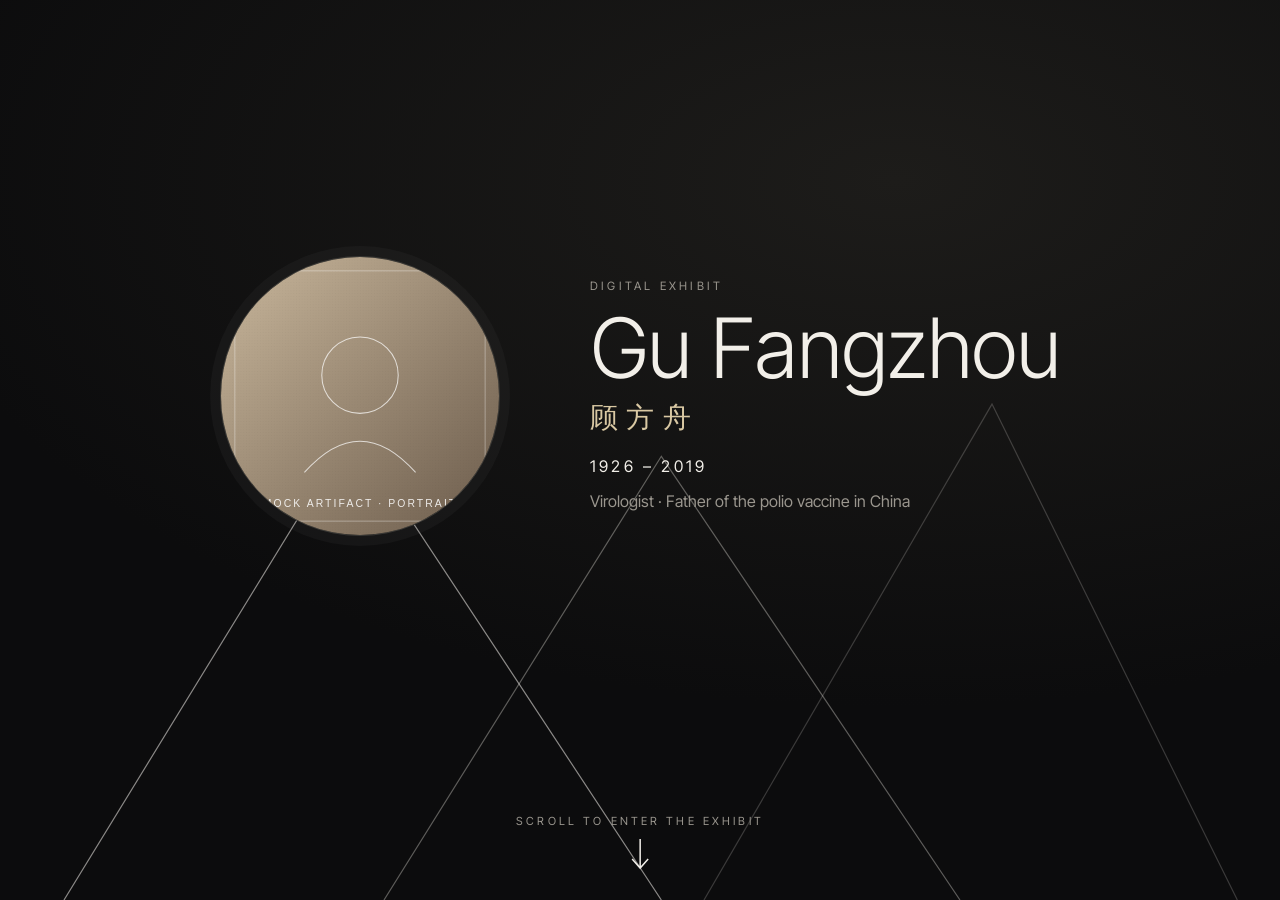
==== index.html @ ec83fff1 "Initial exhibit: title page, scrolljacked timeline, editor Co-Authored-By: Claude Sonnet 5.5 <norepl" ====
<!doctype html>
<html lang="en">
<head>
<meta charset="utf-8">
<meta name="viewport" content="width=device-width,initial-scale=1">
<title>Gu Fangzhou — A Digital Exhibit</title>
<meta name="description" content="A digital exhibit on Gu Fangzhou, the virologist known as the father of the polio vaccine in China.">
<link rel="preconnect" href="https://fonts.googleapis.com"><link rel="preconnect" href="https://fonts.gstatic.com" crossorigin>
<link href="https://fonts.googleapis.com/css2?family=Inter+Tight:wght@300;400;500&display=swap" rel="stylesheet">
<link rel="stylesheet" href="css/style.css">
</head>
<body>
<main class="title-page" id="title">
  <svg class="mountains" viewBox="0 0 1200 400" preserveAspectRatio="none" aria-hidden="true">
    <path d="M60 400 L330 40 L620 400"/>
    <path d="M360 400 L620 60 L900 400"/>
    <path d="M660 400 L930 20 L1160 400"/>
  </svg>
  <section class="hero">
    <img class="portrait" id="portrait" alt="Portrait of Gu Fangzhou">
    <div class="name-block">
      <p class="eyebrow">Digital Exhibit</p>
      <h1 id="name"></h1>
      <p class="name-zh" id="nameZh"></p>
      <p class="dates" id="dates"></p>
      <p class="tagline" id="tagline"></p>
    </div>
  </section>
  <button class="scroll-cue" id="cue" aria-label="Enter the exhibit">
    <span id="hint"></span>
    <svg width="22" height="34" viewBox="0 0 22 34" fill="none" stroke="currentColor" stroke-width="1.5"><path d="M11 2v28M3 22l8 9 8-9"/></svg>
  </button>
</main>
<script src="js/content.js"></script>
<script src="js/data.js"></script>
<script>
(function(){
  var s = DATA.site;
  document.getElementById('name').textContent = s.name;
  document.getElementById('nameZh').textContent = s.nameZh || '';
  document.getElementById('dates').textContent = s.dates;
  document.getElementById('tagline').textContent = s.tagline;
  document.getElementById('hint').textContent = s.scrollHint;
  var p = document.getElementById('portrait'); p.src = s.portrait;
  if(!s.nameZh) document.getElementById('nameZh').hidden = true;

  var going = false, acc = 0, touchY = null;
  function enter(){
    if(going) return; going = true;
    document.body.classList.add('leaving');
    setTimeout(function(){ location.href = 'timeline.html' + draftSuffix; }, 450);
  }
  window.addEventListener('wheel', function(e){ acc += e.deltaY; if(acc > 30) enter(); if(acc < -200) acc = 0; }, {passive:true});
  window.addEventListener('touchstart', function(e){ touchY = e.touches[0].clientY; }, {passive:true});
  window.addEventListener('touchmove', function(e){ if(touchY !== null && touchY - e.touches[0].clientY > 30) enter(); }, {passive:true});
  window.addEventListener('keydown', function(e){ if(['ArrowDown','PageDown',' ','Enter','ArrowRight'].indexOf(e.key) > -1){ e.preventDefault(); enter(); } });
  document.getElementById('cue').addEventListener('click', enter);
  window.addEventListener('pageshow', function(){ going = false; acc = 0; document.body.classList.remove('leaving'); });
})();
</script>
</body>
</html>
---- css/style.css ----
:root{
  --bg:#0c0c0d; --ink:#f2efe9; --muted:#9a968e; --line:#3a3936; --accent:#d9c8a3;
  --sans:"Inter Tight","Helvetica Neue",Helvetica,Arial,sans-serif;
}
*{box-sizing:border-box;margin:0;padding:0}
html,body{height:100%;background:var(--bg);color:var(--ink);font-family:var(--sans);overflow:hidden}
a{color:inherit}
.fade{transition:opacity .6s ease}
body.leaving{opacity:0;transition:opacity .5s ease}
.eyebrow{font-size:.72rem;letter-spacing:.28em;text-transform:uppercase;color:var(--muted)}
.skip{position:absolute;left:-999px}

/* ---------- Title page ---------- */
.title-page{position:relative;height:100vh;width:100%;overflow:hidden;
  background:radial-gradient(120% 90% at 70% 20%,#1d1c1a 0%,#0c0c0d 65%)}
.mountains{position:absolute;left:0;right:0;bottom:0;width:100%;height:58vh}
.mountains path{fill:none;stroke:var(--ink);stroke-opacity:.55;stroke-width:1.2;vector-effect:non-scaling-stroke}
.mountains path:nth-child(2){stroke-opacity:.35}.mountains path:nth-child(3){stroke-opacity:.2}
.hero{position:absolute;inset:0;display:flex;align-items:center;justify-content:center;gap:clamp(2rem,7vw,7rem);padding:0 6vw 12vh;flex-wrap:wrap}
.portrait{width:clamp(150px,22vw,280px);aspect-ratio:1;border-radius:50%;object-fit:cover;border:1px solid var(--line);background:#1a1a19;
  box-shadow:0 0 0 10px rgba(255,255,255,.03)}
.name-block{max-width:30rem}
.name-block h1{font-weight:300;font-size:clamp(2.6rem,6.5vw,5.6rem);line-height:1;letter-spacing:-.02em;margin:.8rem 0 .6rem}
.name-zh{font-size:clamp(1.2rem,2.2vw,1.8rem);font-weight:300;color:var(--accent);letter-spacing:.3em;margin-bottom:1.2rem}
.dates{font-size:1rem;letter-spacing:.2em;color:var(--ink)}
.tagline{margin-top:.8rem;color:var(--muted);font-size:1rem;line-height:1.5}
.scroll-cue{position:absolute;left:50%;bottom:3.2vh;transform:translateX(-50%);display:flex;flex-direction:column;align-items:center;gap:.6rem;
  background:none;border:0;color:var(--ink);cursor:pointer;font-family:inherit;z-index:2}
.scroll-cue span{font-size:.7rem;letter-spacing:.28em;text-transform:uppercase;color:var(--muted)}
.scroll-cue svg{animation:bob 1.8s ease-in-out infinite}
@keyframes bob{0%,100%{transform:translateY(0)}50%{transform:translateY(8px)}}

/* ---------- Timeline page ---------- */
.stage{position:fixed;inset:0;background:radial-gradient(110% 80% at 30% 40%,#1b1a18 0%,#0c0c0d 70%)}
.topbar{position:fixed;top:0;left:0;right:0;z-index:20;display:flex;justify-content:space-between;align-items:center;padding:1.4rem 2.4rem}
.topbar a{text-decoration:none}
.topbar .eyebrow:hover{color:var(--ink)}
.axis{position:absolute;left:0;right:0;top:58%;height:1px;background:var(--line)}
.track{position:absolute;top:58%;left:0;height:0;will-change:transform}
.ready .track{transition:transform .9s cubic-bezier(.65,0,.25,1)}
.card{position:absolute;top:0;width:var(--s);height:var(--s);margin-left:calc(var(--s)/-2);margin-top:calc(var(--s)/-2);
  transform:scale(1);
  filter:brightness(.38) saturate(.7);cursor:pointer;border:0;background:#1a1a19;padding:0;overflow:hidden}
.ready .card{transition:transform .9s cubic-bezier(.65,0,.25,1),filter .9s ease}
.card img{width:100%;height:100%;object-fit:cover;display:block;pointer-events:none}
.card:hover{filter:brightness(.6) saturate(.8)}
.card.active{transform:scale(var(--big));filter:none;cursor:default;box-shadow:0 20px 60px rgba(0,0,0,.6);z-index:5}
.tick{position:absolute;top:calc(var(--s)/2 + 14px);transform:translateX(-50%);font-size:.78rem;letter-spacing:.2em;color:var(--muted);white-space:nowrap;transition:color .6s,opacity .6s}
.tick.active{opacity:0}
.info{position:fixed;z-index:10;left:calc(var(--cx) + var(--s)*var(--big)/2 + 4vw);right:6vw;top:50%;transform:translateY(-62%);pointer-events:none}
.info .inner{transition:opacity .45s ease,transform .45s ease}
.info.swap .inner{opacity:0;transform:translateY(10px)}
.info .year{font-size:.8rem;letter-spacing:.3em;color:var(--accent)}
.info h2{font-weight:300;font-size:clamp(1.8rem,3.6vw,3.2rem);line-height:1.1;letter-spacing:-.01em;margin:.7rem 0 1.1rem}
.info p.body{font-size:clamp(.95rem,1.25vw,1.12rem);line-height:1.65;color:#dcd8d0;max-width:34rem}
.info .cap{margin-top:1.4rem;font-size:.8rem;color:var(--muted);max-width:34rem}
.info .src{margin-top:.4rem;font-size:.72rem;letter-spacing:.08em;color:var(--muted);opacity:.8}
.hud{position:fixed;left:0;right:0;bottom:0;z-index:20;display:flex;align-items:center;gap:1.4rem;padding:1.2rem 2.4rem}
.hud .count{font-size:.78rem;letter-spacing:.2em;color:var(--muted);min-width:4.5rem}
.bar{flex:1;height:1px;background:var(--line);position:relative}
.bar i{position:absolute;left:0;top:-1px;height:3px;background:var(--accent);width:0;transition:width .9s cubic-bezier(.65,0,.25,1)}
.nav button{background:none;border:1px solid var(--line);color:var(--ink);width:2.4rem;height:2.4rem;border-radius:50%;cursor:pointer;font-size:1rem;margin-left:.4rem}
.nav button:hover{border-color:var(--ink)}
.nav button:disabled{opacity:.3;cursor:default}
.heading{position:fixed;left:2.4rem;top:4.4rem;z-index:10;font-weight:300;font-size:.95rem;color:var(--muted);letter-spacing:.04em}
@media (max-width:760px){
  .info{left:6vw;right:6vw;top:auto;bottom:6.5rem;transform:none;background:linear-gradient(0deg,rgba(12,12,13,.92) 70%,transparent);padding-top:1.2rem}
  .info .body{display:-webkit-box;-webkit-line-clamp:5;-webkit-box-orient:vertical;overflow:hidden}
  .axis,.track{top:30%}
  .topbar,.hud{padding-left:1.2rem;padding-right:1.2rem}.heading{left:1.2rem}
}
@media (prefers-reduced-motion:reduce){
  .track,.card,.bar i,.info .inner,.scroll-cue svg{transition:none!important;animation:none!important}
}
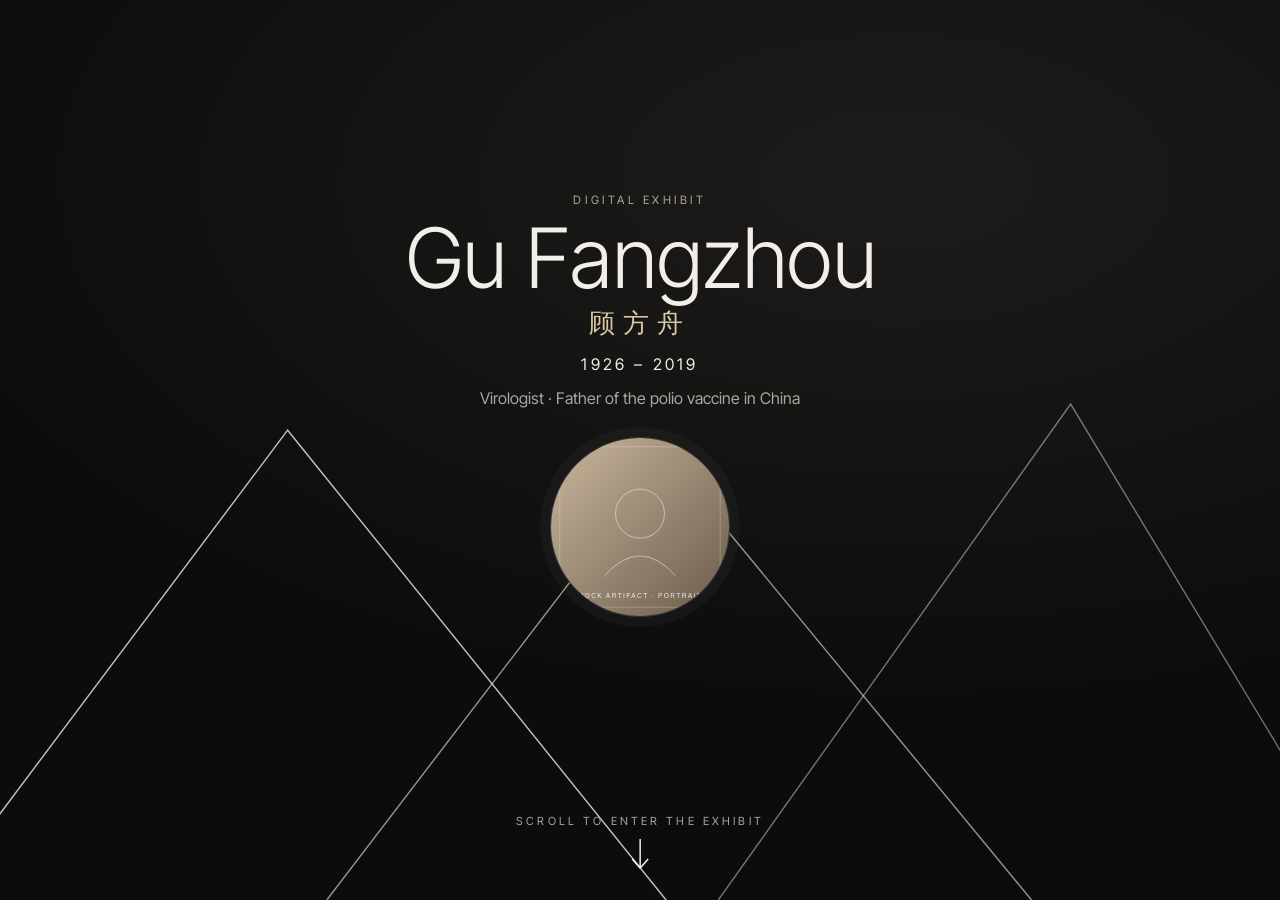
==== commit 246c140f: "Round 1 fixes: dark spotlight screen, neutral copy and draft tags, editor safety, title layout, a11y" ====
--- a/index.html
+++ b/index.html
@@ -11,7 +11,7 @@
 </head>
 <body>
 <main class="title-page" id="title">
-  <svg class="mountains" viewBox="0 0 1200 400" preserveAspectRatio="none" aria-hidden="true">
+  <svg class="mountains" viewBox="0 0 1200 400" preserveAspectRatio="xMidYMax slice" aria-hidden="true">
     <path d="M60 400 L330 40 L620 400"/>
     <path d="M360 400 L620 60 L900 400"/>
     <path d="M660 400 L930 20 L1160 400"/>
--- a/css/style.css
+++ b/css/style.css
@@ -1,27 +1,26 @@
 :root{
-  --bg:#0c0c0d; --ink:#f2efe9; --muted:#9a968e; --line:#3a3936; --accent:#d9c8a3;
+  --bg:#0c0c0d; --ink:#f2efe9; --muted:#aaa69d; --line:#3a3936; --accent:#d9c8a3;
   --sans:"Inter Tight","Helvetica Neue",Helvetica,Arial,sans-serif;
 }
 *{box-sizing:border-box;margin:0;padding:0}
+[hidden]{display:none!important}
 html,body{height:100%;background:var(--bg);color:var(--ink);font-family:var(--sans);overflow:hidden}
 a{color:inherit}
-.fade{transition:opacity .6s ease}
 body.leaving{opacity:0;transition:opacity .5s ease}
 .eyebrow{font-size:.72rem;letter-spacing:.28em;text-transform:uppercase;color:var(--muted)}
-.skip{position:absolute;left:-999px}
 
 /* ---------- Title page ---------- */
 .title-page{position:relative;height:100vh;width:100%;overflow:hidden;
   background:radial-gradient(120% 90% at 70% 20%,#1d1c1a 0%,#0c0c0d 65%)}
 .mountains{position:absolute;left:0;right:0;bottom:0;width:100%;height:58vh}
-.mountains path{fill:none;stroke:var(--ink);stroke-opacity:.55;stroke-width:1.2;vector-effect:non-scaling-stroke}
-.mountains path:nth-child(2){stroke-opacity:.35}.mountains path:nth-child(3){stroke-opacity:.2}
-.hero{position:absolute;inset:0;display:flex;align-items:center;justify-content:center;gap:clamp(2rem,7vw,7rem);padding:0 6vw 12vh;flex-wrap:wrap}
-.portrait{width:clamp(150px,22vw,280px);aspect-ratio:1;border-radius:50%;object-fit:cover;border:1px solid var(--line);background:#1a1a19;
+.mountains path{fill:none;stroke:var(--ink);stroke-opacity:.8;stroke-width:1.4;vector-effect:non-scaling-stroke}
+.mountains path:nth-child(2){stroke-opacity:.6}.mountains path:nth-child(3){stroke-opacity:.45}
+.hero{position:absolute;inset:0;display:flex;flex-direction:column;align-items:center;justify-content:center;gap:clamp(1rem,3vh,2rem);padding:4vh 6vw 14vh;text-align:center}
+.portrait{order:2;width:clamp(110px,20vh,210px);aspect-ratio:1;border-radius:50%;object-fit:cover;border:1px solid var(--line);background:#1a1a19;
   box-shadow:0 0 0 10px rgba(255,255,255,.03)}
-.name-block{max-width:30rem}
-.name-block h1{font-weight:300;font-size:clamp(2.6rem,6.5vw,5.6rem);line-height:1;letter-spacing:-.02em;margin:.8rem 0 .6rem}
-.name-zh{font-size:clamp(1.2rem,2.2vw,1.8rem);font-weight:300;color:var(--accent);letter-spacing:.3em;margin-bottom:1.2rem}
+.name-block{max-width:40rem}
+.name-block h1{font-weight:300;font-size:clamp(2.4rem,min(6.5vw,10vh),5.6rem);line-height:1;letter-spacing:-.02em;margin:.6rem 0 .4rem}
+.name-zh{font-size:clamp(1.1rem,2.2vw,1.6rem);font-weight:300;color:var(--accent);letter-spacing:.3em;margin-bottom:.8rem}
 .dates{font-size:1rem;letter-spacing:.2em;color:var(--ink)}
 .tagline{margin-top:.8rem;color:var(--muted);font-size:1rem;line-height:1.5}
 .scroll-cue{position:absolute;left:50%;bottom:3.2vh;transform:translateX(-50%);display:flex;flex-direction:column;align-items:center;gap:.6rem;
@@ -40,13 +39,15 @@
 .ready .track{transition:transform .9s cubic-bezier(.65,0,.25,1)}
 .card{position:absolute;top:0;width:var(--s);height:var(--s);margin-left:calc(var(--s)/-2);margin-top:calc(var(--s)/-2);
   transform:scale(1);
-  filter:brightness(.38) saturate(.7);cursor:pointer;border:0;background:#1a1a19;padding:0;overflow:hidden}
+  filter:brightness(.6) saturate(.75);cursor:pointer;border:0;background:#1a1a19;padding:0;overflow:hidden}
 .ready .card{transition:transform .9s cubic-bezier(.65,0,.25,1),filter .9s ease}
 .card img{width:100%;height:100%;object-fit:cover;display:block;pointer-events:none}
-.card:hover{filter:brightness(.6) saturate(.8)}
+.card:hover{filter:brightness(.85) saturate(.9)}
+.card:focus-visible,button:focus-visible,a:focus-visible{outline:2px solid var(--accent);outline-offset:3px}
 .card.active{transform:scale(var(--big));filter:none;cursor:default;box-shadow:0 20px 60px rgba(0,0,0,.6);z-index:5}
+.tick.hide{opacity:0}
 .tick{position:absolute;top:calc(var(--s)/2 + 14px);transform:translateX(-50%);font-size:.78rem;letter-spacing:.2em;color:var(--muted);white-space:nowrap;transition:color .6s,opacity .6s}
-.tick.active{opacity:0}
+.spot{position:absolute;z-index:4;pointer-events:none;left:var(--cx);top:58%;width:calc(var(--s)*var(--big));height:calc(var(--s)*var(--big));transform:translate(-50%,-50%);box-shadow:0 0 0 150vmax rgba(10,10,11,.62);transition:none}
 .info{position:fixed;z-index:10;left:calc(var(--cx) + var(--s)*var(--big)/2 + 4vw);right:6vw;top:50%;transform:translateY(-62%);pointer-events:none}
 .info .inner{transition:opacity .45s ease,transform .45s ease}
 .info.swap .inner{opacity:0;transform:translateY(10px)}
@@ -54,6 +55,10 @@
 .info h2{font-weight:300;font-size:clamp(1.8rem,3.6vw,3.2rem);line-height:1.1;letter-spacing:-.01em;margin:.7rem 0 1.1rem}
 .info p.body{font-size:clamp(.95rem,1.25vw,1.12rem);line-height:1.65;color:#dcd8d0;max-width:34rem}
 .info .cap{margin-top:1.4rem;font-size:.8rem;color:var(--muted);max-width:34rem}
+.info .draft{display:inline-block;margin-top:.9rem;font-size:.66rem;letter-spacing:.2em;text-transform:uppercase;border:1px solid var(--line);padding:.2rem .5rem;color:var(--muted)}
+.info .back{pointer-events:auto;display:inline-block;margin-top:1.4rem;font-size:.75rem;letter-spacing:.24em;text-transform:uppercase;color:var(--accent);text-decoration:none;border-bottom:1px solid var(--accent)}
+.leave-hint{position:fixed;z-index:30;left:50%;top:5.2rem;transform:translateX(-50%);font-size:.72rem;letter-spacing:.24em;text-transform:uppercase;color:var(--ink);background:rgba(0,0,0,.7);padding:.5rem .9rem;border:1px solid var(--line);opacity:0;transition:opacity .3s;pointer-events:none}
+.leave-hint.on{opacity:1}
 .info .src{margin-top:.4rem;font-size:.72rem;letter-spacing:.08em;color:var(--muted);opacity:.8}
 .hud{position:fixed;left:0;right:0;bottom:0;z-index:20;display:flex;align-items:center;gap:1.4rem;padding:1.2rem 2.4rem}
 .hud .count{font-size:.78rem;letter-spacing:.2em;color:var(--muted);min-width:4.5rem}
@@ -66,7 +71,7 @@
 @media (max-width:760px){
   .info{left:6vw;right:6vw;top:auto;bottom:6.5rem;transform:none;background:linear-gradient(0deg,rgba(12,12,13,.92) 70%,transparent);padding-top:1.2rem}
   .info .body{display:-webkit-box;-webkit-line-clamp:5;-webkit-box-orient:vertical;overflow:hidden}
-  .axis,.track{top:30%}
+  .axis,.track{top:30%}.spot{top:30%}.tick.near{opacity:0}
   .topbar,.hud{padding-left:1.2rem;padding-right:1.2rem}.heading{left:1.2rem}
 }
 @media (prefers-reduced-motion:reduce){
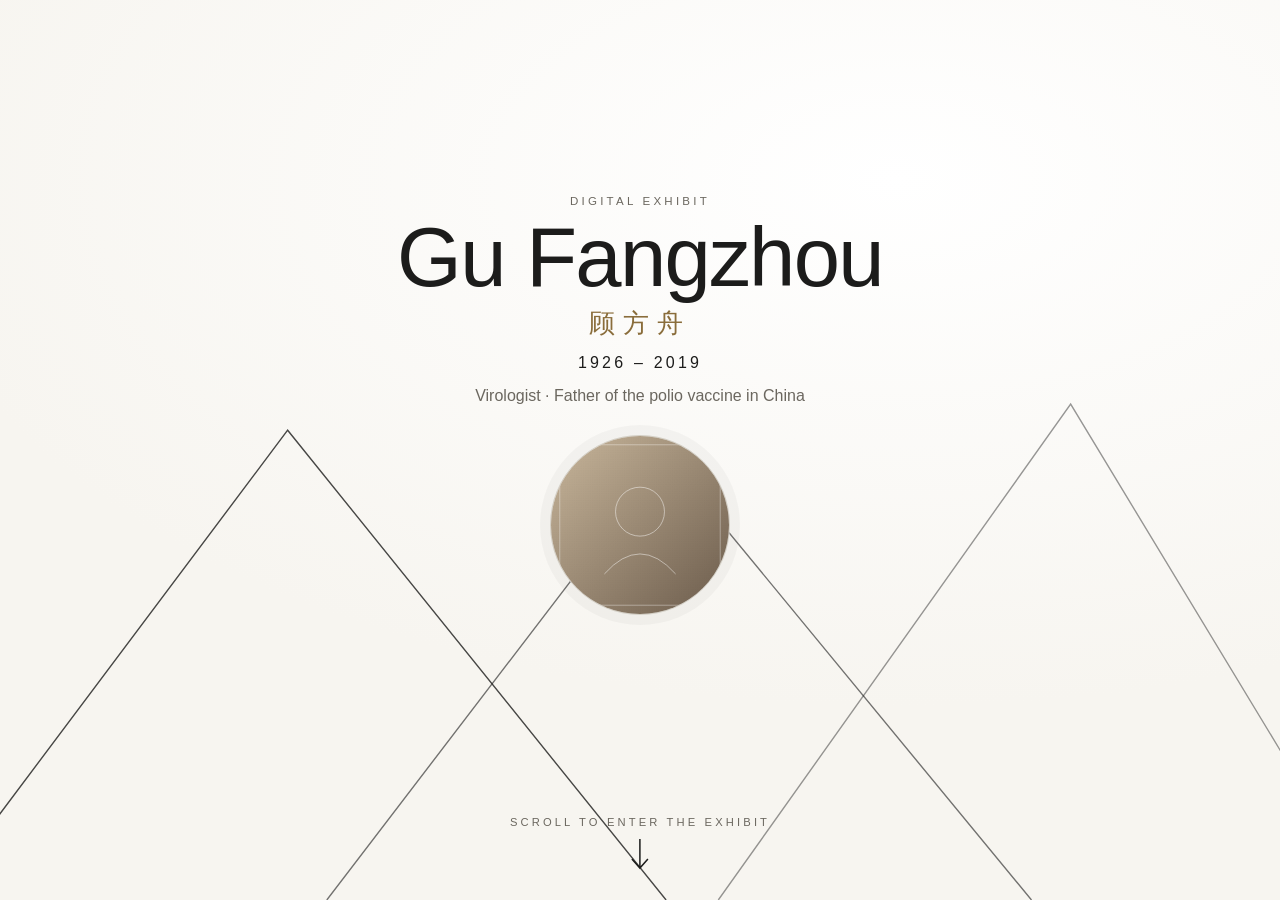
==== commit 29120919: "Helvetica, bold headings, continuous smooth scrolling, bold year under image Co-Authored-By: Claude " ====
--- a/index.html
+++ b/index.html
@@ -5,8 +5,6 @@
 <meta name="viewport" content="width=device-width,initial-scale=1">
 <title>Gu Fangzhou — A Digital Exhibit</title>
 <meta name="description" content="A digital exhibit on Gu Fangzhou, the virologist known as the father of the polio vaccine in China.">
-<link rel="preconnect" href="https://fonts.googleapis.com"><link rel="preconnect" href="https://fonts.gstatic.com" crossorigin>
-<link href="https://fonts.googleapis.com/css2?family=Inter+Tight:wght@300;400;500&display=swap" rel="stylesheet">
 <link rel="stylesheet" href="css/style.css">
 </head>
 <body>
--- a/css/style.css
+++ b/css/style.css
@@ -1,6 +1,6 @@
 :root{
-  --bg:#0c0c0d; --ink:#f2efe9; --muted:#aaa69d; --line:#3a3936; --accent:#d9c8a3;
-  --sans:"Inter Tight","Helvetica Neue",Helvetica,Arial,sans-serif;
+  --bg:#f7f5f0; --ink:#1c1c1b; --muted:#6b675f; --line:#d4d0c6; --accent:#8a6d3b;
+  --sans:"Helvetica Neue",Helvetica,Arial,sans-serif;
 }
 *{box-sizing:border-box;margin:0;padding:0}
 [hidden]{display:none!important}
@@ -11,13 +11,13 @@
 
 /* ---------- Title page ---------- */
 .title-page{position:relative;height:100vh;width:100%;overflow:hidden;
-  background:radial-gradient(120% 90% at 70% 20%,#1d1c1a 0%,#0c0c0d 65%)}
+  background:radial-gradient(120% 90% at 70% 20%,#ffffff 0%,#f7f5f0 65%)}
 .mountains{position:absolute;left:0;right:0;bottom:0;width:100%;height:58vh}
 .mountains path{fill:none;stroke:var(--ink);stroke-opacity:.8;stroke-width:1.4;vector-effect:non-scaling-stroke}
 .mountains path:nth-child(2){stroke-opacity:.6}.mountains path:nth-child(3){stroke-opacity:.45}
 .hero{position:absolute;inset:0;display:flex;flex-direction:column;align-items:center;justify-content:center;gap:clamp(1rem,3vh,2rem);padding:4vh 6vw 14vh;text-align:center}
-.portrait{order:2;width:clamp(110px,20vh,210px);aspect-ratio:1;border-radius:50%;object-fit:cover;border:1px solid var(--line);background:#1a1a19;
-  box-shadow:0 0 0 10px rgba(255,255,255,.03)}
+.portrait{order:2;width:clamp(110px,20vh,210px);aspect-ratio:1;border-radius:50%;object-fit:cover;border:1px solid var(--line);background:#eee;
+  box-shadow:0 0 0 10px rgba(0,0,0,.03)}
 .name-block{max-width:40rem}
 .name-block h1{font-weight:300;font-size:clamp(2.4rem,min(6.5vw,10vh),5.6rem);line-height:1;letter-spacing:-.02em;margin:.6rem 0 .4rem}
 .name-zh{font-size:clamp(1.1rem,2.2vw,1.6rem);font-weight:300;color:var(--accent);letter-spacing:.3em;margin-bottom:.8rem}
@@ -30,34 +30,30 @@
 @keyframes bob{0%,100%{transform:translateY(0)}50%{transform:translateY(8px)}}
 
 /* ---------- Timeline page ---------- */
-.stage{position:fixed;inset:0;background:radial-gradient(110% 80% at 30% 40%,#1b1a18 0%,#0c0c0d 70%)}
+.stage{touch-action:none;position:fixed;inset:0;background:radial-gradient(110% 80% at 30% 40%,#ffffff 0%,#f7f5f0 70%)}
 .topbar{position:fixed;top:0;left:0;right:0;z-index:20;display:flex;justify-content:space-between;align-items:center;padding:1.4rem 2.4rem}
 .topbar a{text-decoration:none}
 .topbar .eyebrow:hover{color:var(--ink)}
 .axis{position:absolute;left:0;right:0;top:58%;height:1px;background:var(--line)}
 .track{position:absolute;top:58%;left:0;height:0;will-change:transform}
-.ready .track{transition:transform .9s cubic-bezier(.65,0,.25,1)}
-.card{position:absolute;top:0;width:var(--s);height:var(--s);margin-left:calc(var(--s)/-2);margin-top:calc(var(--s)/-2);
+.card{position:absolute;top:0;left:0;width:var(--s);height:var(--s);margin-left:calc(var(--s)/-2);margin-top:calc(var(--s)/-2);
   transform:scale(1);
-  filter:brightness(.6) saturate(.75);cursor:pointer;border:0;background:#1a1a19;padding:0;overflow:hidden}
-.ready .card{transition:transform .9s cubic-bezier(.65,0,.25,1),filter .9s ease}
+  filter:blur(2.5px) saturate(.6);opacity:.55;cursor:pointer;border:0;background:#e8e4da;padding:0;overflow:hidden}
 .card img{width:100%;height:100%;object-fit:cover;display:block;pointer-events:none}
-.card:hover{filter:brightness(.85) saturate(.9)}
 .card:focus-visible,button:focus-visible,a:focus-visible{outline:2px solid var(--accent);outline-offset:3px}
-.card.active{transform:scale(var(--big));filter:none;cursor:default;box-shadow:0 20px 60px rgba(0,0,0,.6);z-index:5}
-.tick.hide{opacity:0}
-.tick{position:absolute;top:calc(var(--s)/2 + 14px);transform:translateX(-50%);font-size:.78rem;letter-spacing:.2em;color:var(--muted);white-space:nowrap;transition:color .6s,opacity .6s}
-.spot{position:absolute;z-index:4;pointer-events:none;left:var(--cx);top:58%;width:calc(var(--s)*var(--big));height:calc(var(--s)*var(--big));transform:translate(-50%,-50%);box-shadow:0 0 0 150vmax rgba(10,10,11,.62);transition:none}
+.card.active{cursor:default;box-shadow:0 24px 60px rgba(40,30,10,.22);z-index:5}
+.tick{position:absolute;top:0;left:0;font-size:.78rem;letter-spacing:.2em;color:var(--muted);white-space:nowrap;font-weight:400;will-change:transform}
+.spot{position:absolute;z-index:4;pointer-events:none;left:var(--cx);top:58%;width:calc(var(--s)*var(--big));height:calc(var(--s)*var(--big));transform:translate(-50%,-50%);box-shadow:0 0 0 150vmax rgba(247,245,240,.62);transition:none}
 .info{position:fixed;z-index:10;left:calc(var(--cx) + var(--s)*var(--big)/2 + 4vw);right:6vw;top:50%;transform:translateY(-62%);pointer-events:none}
 .info .inner{transition:opacity .45s ease,transform .45s ease}
 .info.swap .inner{opacity:0;transform:translateY(10px)}
-.info .year{font-size:.8rem;letter-spacing:.3em;color:var(--accent)}
-.info h2{font-weight:300;font-size:clamp(1.8rem,3.6vw,3.2rem);line-height:1.1;letter-spacing:-.01em;margin:.7rem 0 1.1rem}
-.info p.body{font-size:clamp(.95rem,1.25vw,1.12rem);line-height:1.65;color:#dcd8d0;max-width:34rem}
+.info h2{font-weight:700;font-size:clamp(1.8rem,3.6vw,3.2rem);line-height:1.1;letter-spacing:-.01em;margin:0 0 1.1rem}
+.info p.body{font-size:clamp(.95rem,1.25vw,1.12rem);line-height:1.65;color:#3a3935;max-width:34rem}
 .info .cap{margin-top:1.4rem;font-size:.8rem;color:var(--muted);max-width:34rem}
 .info .draft{display:inline-block;margin-top:.9rem;font-size:.66rem;letter-spacing:.2em;text-transform:uppercase;border:1px solid var(--line);padding:.2rem .5rem;color:var(--muted)}
-.info .back{pointer-events:auto;display:inline-block;margin-top:1.4rem;font-size:.75rem;letter-spacing:.24em;text-transform:uppercase;color:var(--accent);text-decoration:none;border-bottom:1px solid var(--accent)}
-.leave-hint{position:fixed;z-index:30;left:50%;top:5.2rem;transform:translateX(-50%);font-size:.72rem;letter-spacing:.24em;text-transform:uppercase;color:var(--ink);background:rgba(0,0,0,.7);padding:.5rem .9rem;border:1px solid var(--line);opacity:0;transition:opacity .3s;pointer-events:none}
+.info .back{pointer-events:auto;display:inline-block;margin-top:1.4rem;font-size:.8rem;letter-spacing:.24em;text-transform:uppercase;color:var(--bg);background:var(--accent);text-decoration:none;padding:.8rem 1.4rem}
+.info .back:hover{background:var(--ink)}
+.leave-hint{position:fixed;z-index:30;left:50%;top:5.2rem;transform:translateX(-50%);font-size:.72rem;letter-spacing:.24em;text-transform:uppercase;color:var(--ink);background:rgba(247,245,240,.92);padding:.5rem .9rem;border:1px solid var(--line);opacity:0;transition:opacity .3s;pointer-events:none}
 .leave-hint.on{opacity:1}
 .info .src{margin-top:.4rem;font-size:.72rem;letter-spacing:.08em;color:var(--muted);opacity:.8}
 .hud{position:fixed;left:0;right:0;bottom:0;z-index:20;display:flex;align-items:center;gap:1.4rem;padding:1.2rem 2.4rem}
@@ -69,11 +65,13 @@
 .nav button:disabled{opacity:.3;cursor:default}
 .heading{position:fixed;left:2.4rem;top:4.4rem;z-index:10;font-weight:300;font-size:.95rem;color:var(--muted);letter-spacing:.04em}
 @media (max-width:760px){
-  .info{left:6vw;right:6vw;top:auto;bottom:6.5rem;transform:none;background:linear-gradient(0deg,rgba(12,12,13,.92) 70%,transparent);padding-top:1.2rem}
+  .info{left:6vw;right:6vw;top:auto;bottom:6.5rem;transform:none;background:linear-gradient(0deg,rgba(247,245,240,.96) 70%,transparent);padding-top:1.2rem}
   .info .body{display:-webkit-box;-webkit-line-clamp:5;-webkit-box-orient:vertical;overflow:hidden}
-  .axis,.track{top:30%}.spot{top:30%}.tick.near{opacity:0}
+  .axis,.track{top:30%}.spot{top:30%}
   .topbar,.hud{padding-left:1.2rem;padding-right:1.2rem}.heading{left:1.2rem}
 }
 @media (prefers-reduced-motion:reduce){
   .track,.card,.bar i,.info .inner,.scroll-cue svg{transition:none!important;animation:none!important}
 }
+
+@media (max-height:700px){.mountains{height:38vh}.hero{padding-bottom:16vh}}
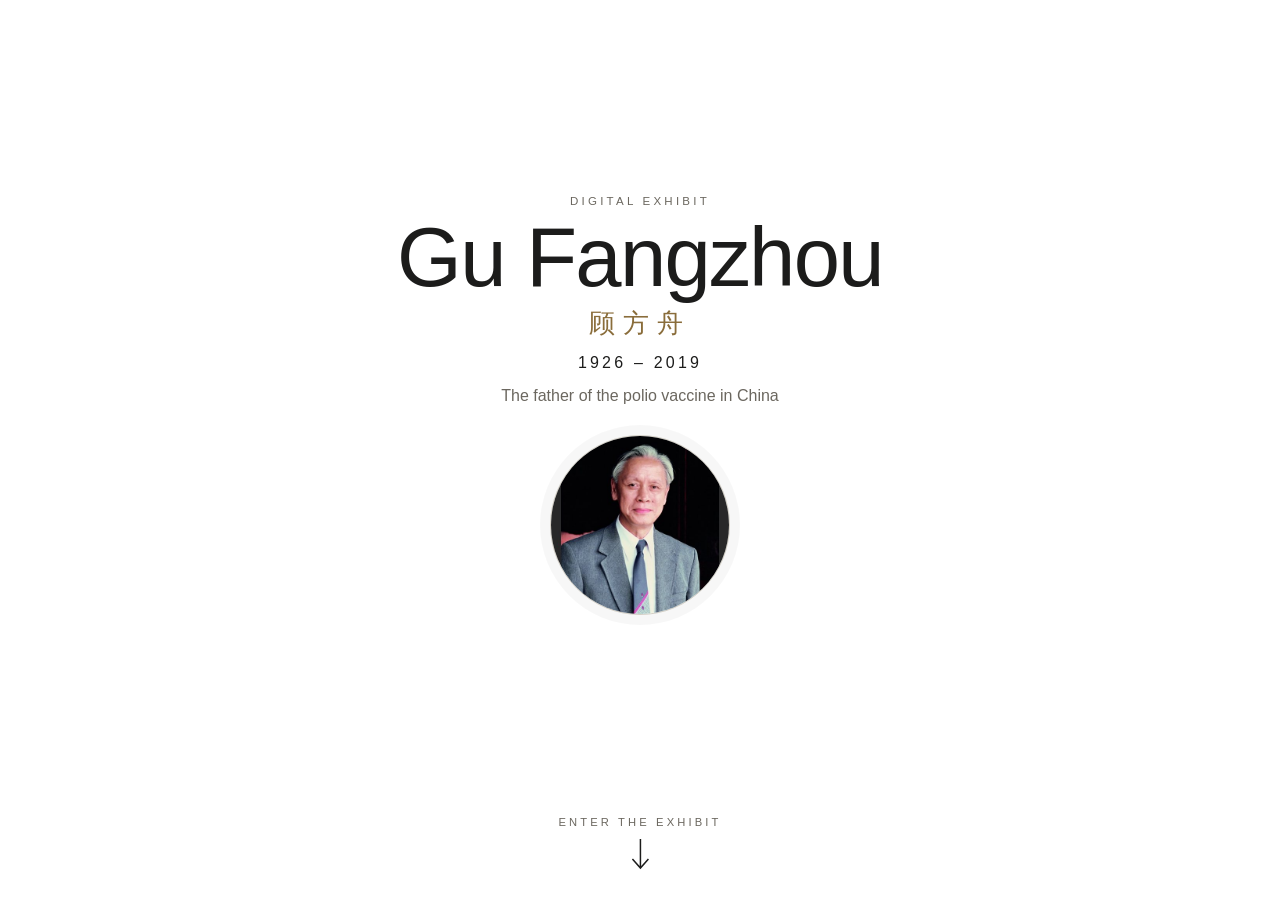
==== commit 304161c1: "Apply new content export (13 cards); plain white title page without mountains Co-Authored-By: Claude" ====
--- a/index.html
+++ b/index.html
@@ -9,11 +9,6 @@
 </head>
 <body>
 <main class="title-page" id="title">
-  <svg class="mountains" viewBox="0 0 1200 400" preserveAspectRatio="xMidYMax slice" aria-hidden="true">
-    <path d="M60 400 L330 40 L620 400"/>
-    <path d="M360 400 L620 60 L900 400"/>
-    <path d="M660 400 L930 20 L1160 400"/>
-  </svg>
   <section class="hero">
     <img class="portrait" id="portrait" alt="Portrait of Gu Fangzhou">
     <div class="name-block">
--- a/css/style.css
+++ b/css/style.css
@@ -11,10 +11,7 @@
 
 /* ---------- Title page ---------- */
 .title-page{position:relative;height:100vh;width:100%;overflow:hidden;
-  background:radial-gradient(120% 90% at 70% 20%,#ffffff 0%,#f7f5f0 65%)}
-.mountains{position:absolute;left:0;right:0;bottom:0;width:100%;height:58vh}
-.mountains path{fill:none;stroke:var(--ink);stroke-opacity:.8;stroke-width:1.4;vector-effect:non-scaling-stroke}
-.mountains path:nth-child(2){stroke-opacity:.6}.mountains path:nth-child(3){stroke-opacity:.45}
+  background:#fff}
 .hero{position:absolute;inset:0;display:flex;flex-direction:column;align-items:center;justify-content:center;gap:clamp(1rem,3vh,2rem);padding:4vh 6vw 14vh;text-align:center}
 .portrait{order:2;width:clamp(110px,20vh,210px);aspect-ratio:1;border-radius:50%;object-fit:cover;border:1px solid var(--line);background:#eee;
   box-shadow:0 0 0 10px rgba(0,0,0,.03)}
@@ -34,8 +31,8 @@
 .topbar{position:fixed;top:0;left:0;right:0;z-index:20;display:flex;justify-content:space-between;align-items:center;padding:1.4rem 2.4rem}
 .topbar a{text-decoration:none}
 .topbar .eyebrow:hover{color:var(--ink)}
-.axis{position:absolute;left:0;right:0;top:58%;height:1px;background:var(--line)}
-.track{position:absolute;top:58%;left:0;height:0;will-change:transform}
+.axis{position:absolute;left:0;right:0;top:var(--row);height:1px;background:var(--line)}
+.track{position:absolute;top:var(--row);left:0;height:0;will-change:transform}
 .card{position:absolute;top:0;left:0;width:var(--s);height:var(--s);margin-left:calc(var(--s)/-2);margin-top:calc(var(--s)/-2);
   transform:scale(1);
   filter:blur(2.5px) saturate(.6);opacity:.55;cursor:pointer;border:0;background:#e8e4da;padding:0;overflow:hidden}
@@ -43,12 +40,14 @@
 .card:focus-visible,button:focus-visible,a:focus-visible{outline:2px solid var(--accent);outline-offset:3px}
 .card.active{cursor:default;box-shadow:0 24px 60px rgba(40,30,10,.22);z-index:5}
 .tick{position:absolute;top:0;left:0;font-size:.78rem;letter-spacing:.2em;color:var(--muted);white-space:nowrap;font-weight:400;will-change:transform}
-.spot{position:absolute;z-index:4;pointer-events:none;left:var(--cx);top:58%;width:calc(var(--s)*var(--big));height:calc(var(--s)*var(--big));transform:translate(-50%,-50%);box-shadow:0 0 0 150vmax rgba(247,245,240,.62);transition:none}
-.info{position:fixed;z-index:10;left:calc(var(--cx) + var(--s)*var(--big)/2 + 4vw);right:6vw;top:50%;transform:translateY(-62%);pointer-events:none}
+.spot{position:absolute;z-index:4;pointer-events:none;left:var(--cx);top:var(--row);width:calc(var(--s)*var(--big));height:calc(var(--s)*var(--big));transform:translate(-50%,-50%);box-shadow:0 0 0 150vmax rgba(247,245,240,.62);transition:none}
+.info{position:fixed;z-index:10;left:calc(var(--cx) + var(--s)*var(--big)/2 + 4vw);right:6vw;top:auto;bottom:calc(100% - var(--row) + var(--s)/2 + 1.6rem);pointer-events:none}
+.bigyear{position:fixed;z-index:8;left:var(--cx);top:calc(var(--row) + var(--s)*var(--big)/2 + 14px);transform:translateX(-50%);font-weight:700;font-size:clamp(1.4rem,2.4vw,2rem);letter-spacing:.14em;color:var(--ink);transition:opacity .25s ease;pointer-events:none;white-space:nowrap}
+.bigyear.swap{opacity:0}
 .info .inner{transition:opacity .45s ease,transform .45s ease}
 .info.swap .inner{opacity:0;transform:translateY(10px)}
 .info h2{font-weight:700;font-size:clamp(1.8rem,3.6vw,3.2rem);line-height:1.1;letter-spacing:-.01em;margin:0 0 1.1rem}
-.info p.body{font-size:clamp(.95rem,1.25vw,1.12rem);line-height:1.65;color:#3a3935;max-width:34rem}
+.info p.body{display:-webkit-box;-webkit-box-orient:vertical;overflow:hidden;font-size:clamp(.95rem,1.25vw,1.12rem);line-height:1.65;color:#3a3935;max-width:34rem}
 .info .cap{margin-top:1.4rem;font-size:.8rem;color:var(--muted);max-width:34rem}
 .info .draft{display:inline-block;margin-top:.9rem;font-size:.66rem;letter-spacing:.2em;text-transform:uppercase;border:1px solid var(--line);padding:.2rem .5rem;color:var(--muted)}
 .info .back{pointer-events:auto;display:inline-block;margin-top:1.4rem;font-size:.8rem;letter-spacing:.24em;text-transform:uppercase;color:var(--bg);background:var(--accent);text-decoration:none;padding:.8rem 1.4rem}
@@ -64,14 +63,13 @@
 .nav button:hover{border-color:var(--ink)}
 .nav button:disabled{opacity:.3;cursor:default}
 .heading{position:fixed;left:2.4rem;top:4.4rem;z-index:10;font-weight:300;font-size:.95rem;color:var(--muted);letter-spacing:.04em}
-@media (max-width:760px){
-  .info{left:6vw;right:6vw;top:auto;bottom:6.5rem;transform:none;background:linear-gradient(0deg,rgba(247,245,240,.96) 70%,transparent);padding-top:1.2rem}
-  .info .body{display:-webkit-box;-webkit-line-clamp:5;-webkit-box-orient:vertical;overflow:hidden}
-  .axis,.track{top:30%}.spot{top:30%}
-  .topbar,.hud{padding-left:1.2rem;padding-right:1.2rem}.heading{left:1.2rem}
-}
+.stage.mobile .info{left:6vw;right:6vw;top:auto;bottom:6.5rem;transform:none;background:linear-gradient(0deg,rgba(247,245,240,.96) 70%,transparent);padding-top:1.2rem}
+.stage.mobile .topbar,.stage.mobile .hud{padding-left:1.2rem;padding-right:1.2rem}
+.stage.mobile .heading{left:1.2rem}
 @media (prefers-reduced-motion:reduce){
   .track,.card,.bar i,.info .inner,.scroll-cue svg{transition:none!important;animation:none!important}
 }
 
-@media (max-height:700px){.mountains{height:38vh}.hero{padding-bottom:16vh}}
+@media (max-height:700px){
+@media (max-height:700px){.info h2{font-size:clamp(1.4rem,3vw,2.2rem);margin-bottom:.6rem}.info .cap{margin-top:.8rem}.info .back{margin-top:.8rem;padding:.6rem 1.1rem}.info .draft{margin-top:.5rem}}
+.info.compact .cap{display:none}.info.compact h2{font-size:1.3rem;margin-bottom:.4rem}.info.compact .draft,.info.compact .back{margin-top:.5rem}
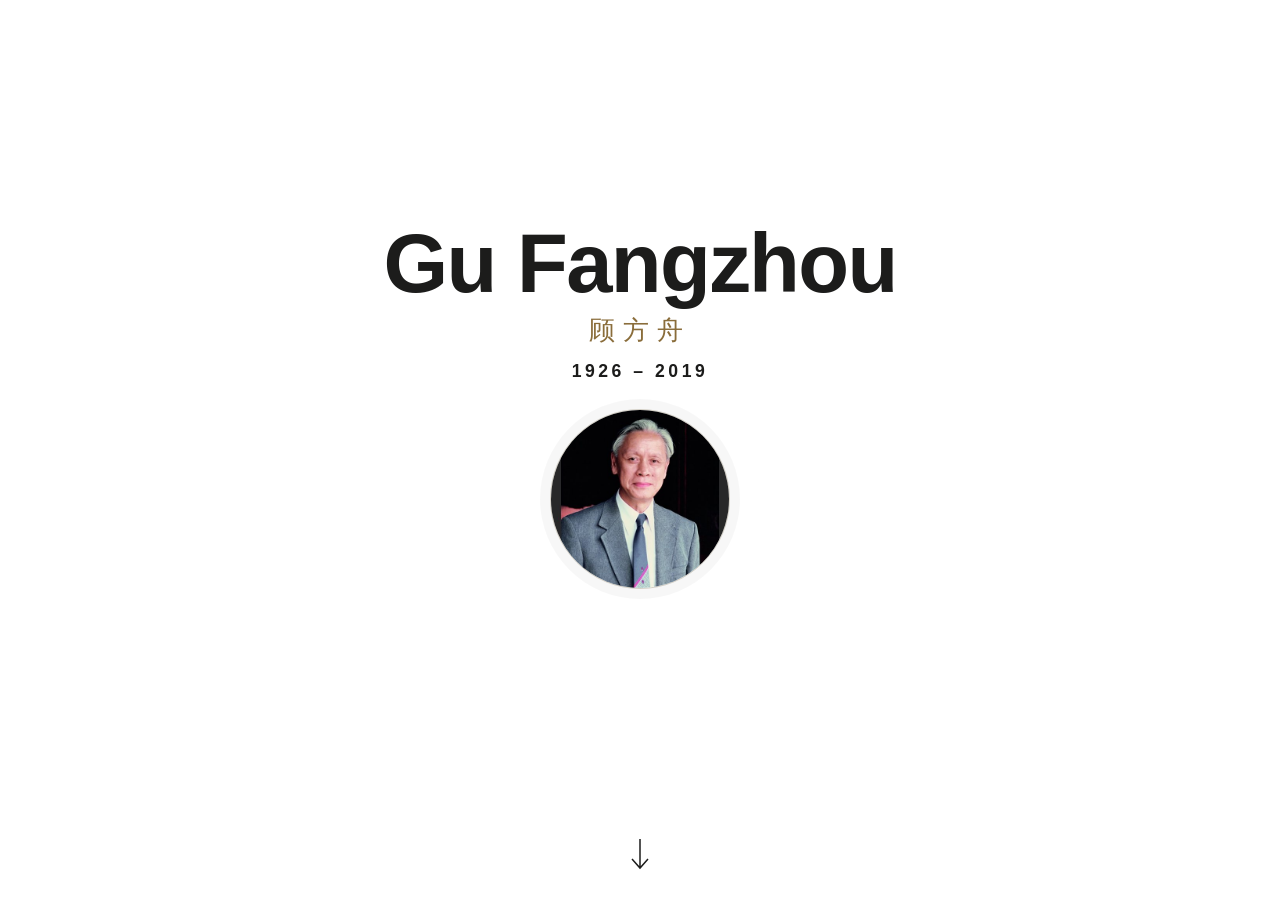
==== commit dc6c92b5: "Title page: bold Helvetica name, remove eyebrow, tagline and scroll text Co-Authored-By: Claude Sonn" ====
--- a/index.html
+++ b/index.html
@@ -12,15 +12,12 @@
   <section class="hero">
     <img class="portrait" id="portrait" alt="Portrait of Gu Fangzhou">
     <div class="name-block">
-      <p class="eyebrow">Digital Exhibit</p>
       <h1 id="name"></h1>
       <p class="name-zh" id="nameZh"></p>
       <p class="dates" id="dates"></p>
-      <p class="tagline" id="tagline"></p>
     </div>
   </section>
   <button class="scroll-cue" id="cue" aria-label="Enter the exhibit">
-    <span id="hint"></span>
     <svg width="22" height="34" viewBox="0 0 22 34" fill="none" stroke="currentColor" stroke-width="1.5"><path d="M11 2v28M3 22l8 9 8-9"/></svg>
   </button>
 </main>
@@ -32,8 +29,6 @@
   document.getElementById('name').textContent = s.name;
   document.getElementById('nameZh').textContent = s.nameZh || '';
   document.getElementById('dates').textContent = s.dates;
-  document.getElementById('tagline').textContent = s.tagline;
-  document.getElementById('hint').textContent = s.scrollHint;
   var p = document.getElementById('portrait'); p.src = s.portrait;
   if(!s.nameZh) document.getElementById('nameZh').hidden = true;
 
--- a/css/style.css
+++ b/css/style.css
@@ -16,9 +16,9 @@
 .portrait{order:2;width:clamp(110px,20vh,210px);aspect-ratio:1;border-radius:50%;object-fit:cover;border:1px solid var(--line);background:#eee;
   box-shadow:0 0 0 10px rgba(0,0,0,.03)}
 .name-block{max-width:40rem}
-.name-block h1{font-weight:300;font-size:clamp(2.4rem,min(6.5vw,10vh),5.6rem);line-height:1;letter-spacing:-.02em;margin:.6rem 0 .4rem}
-.name-zh{font-size:clamp(1.1rem,2.2vw,1.6rem);font-weight:300;color:var(--accent);letter-spacing:.3em;margin-bottom:.8rem}
-.dates{font-size:1rem;letter-spacing:.2em;color:var(--ink)}
+.name-block h1{font-weight:700;font-size:clamp(2.4rem,min(6.5vw,10vh),5.6rem);line-height:1;letter-spacing:-.02em;margin:0 0 .5rem}
+.name-zh{font-size:clamp(1.1rem,2.2vw,1.6rem);font-weight:400;color:var(--accent);letter-spacing:.3em;margin-bottom:.8rem}
+.dates{font-size:1.1rem;font-weight:700;letter-spacing:.2em;color:var(--ink)}
 .tagline{margin-top:.8rem;color:var(--muted);font-size:1rem;line-height:1.5}
 .scroll-cue{position:absolute;left:50%;bottom:3.2vh;transform:translateX(-50%);display:flex;flex-direction:column;align-items:center;gap:.6rem;
   background:none;border:0;color:var(--ink);cursor:pointer;font-family:inherit;z-index:2}
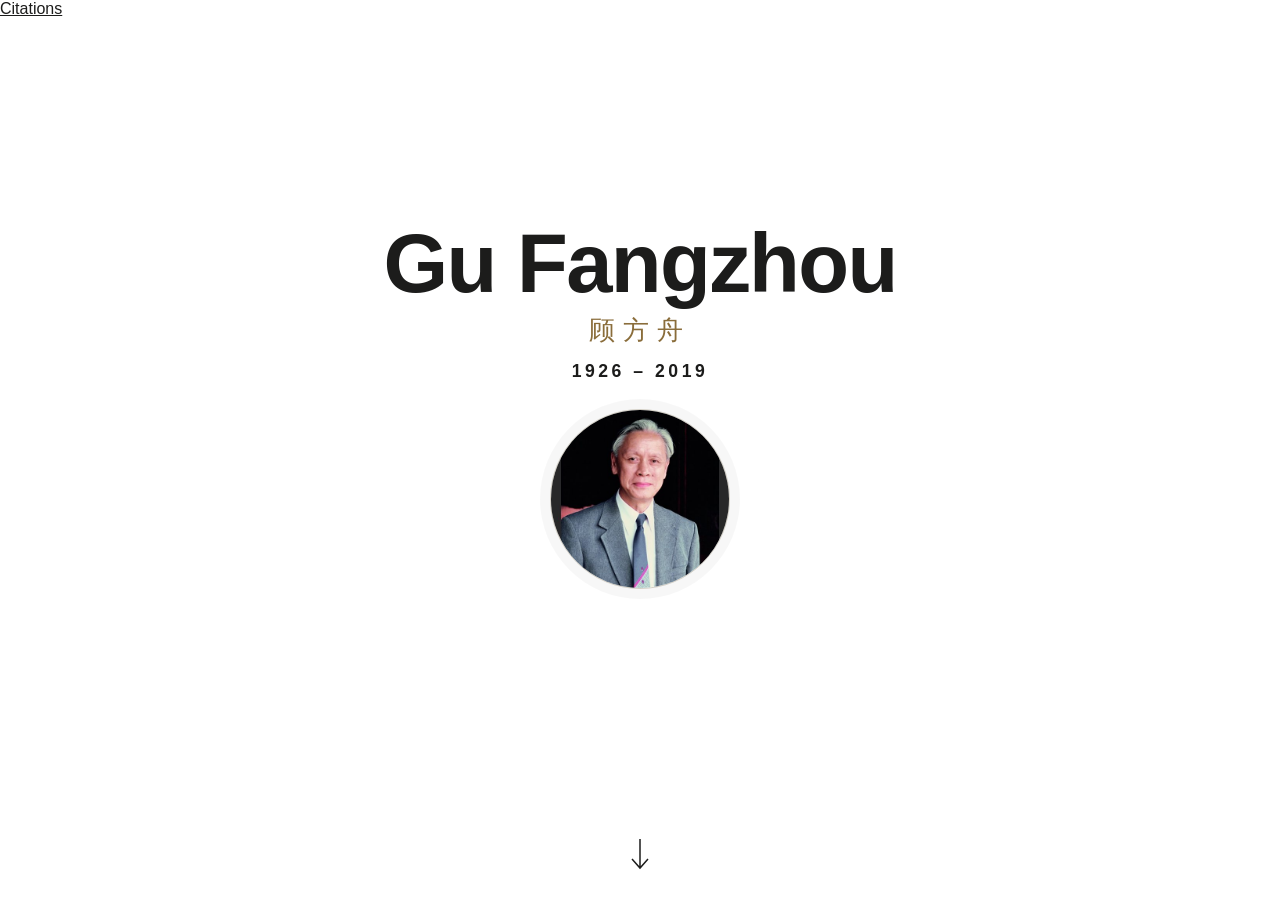
==== commit be8ddf23: "Add citations page, references editor section, deep links to cards Co-Authored-By: Claude Sonnet 5.5" ====
--- a/index.html
+++ b/index.html
@@ -5,7 +5,7 @@
 <meta name="viewport" content="width=device-width,initial-scale=1">
 <title>Gu Fangzhou — A Digital Exhibit</title>
 <meta name="description" content="A digital exhibit on Gu Fangzhou, the virologist known as the father of the polio vaccine in China.">
-<link rel="stylesheet" href="css/style.css">
+<link rel="stylesheet" href="css/style.css?v=3">
 </head>
 <body>
 <main class="title-page" id="title">
@@ -17,12 +17,13 @@
       <p class="dates" id="dates"></p>
     </div>
   </section>
+  <a class="cite-link" href="citations.html">Citations</a>
   <button class="scroll-cue" id="cue" aria-label="Enter the exhibit">
     <svg width="22" height="34" viewBox="0 0 22 34" fill="none" stroke="currentColor" stroke-width="1.5"><path d="M11 2v28M3 22l8 9 8-9"/></svg>
   </button>
 </main>
-<script src="js/content.js"></script>
-<script src="js/data.js"></script>
+<script src="js/content.js?v=3"></script>
+<script src="js/data.js?v=3"></script>
 <script>
 (function(){
   var s = DATA.site;
--- a/css/style.css
+++ b/css/style.css
@@ -73,3 +73,4 @@
 @media (max-height:700px){
 @media (max-height:700px){.info h2{font-size:clamp(1.4rem,3vw,2.2rem);margin-bottom:.6rem}.info .cap{margin-top:.8rem}.info .back{margin-top:.8rem;padding:.6rem 1.1rem}.info .draft{margin-top:.5rem}}
 .info.compact .cap{display:none}.info.compact h2{font-size:1.3rem;margin-bottom:.4rem}.info.compact .draft,.info.compact .back{margin-top:.5rem}
+.cite-link{position:absolute;right:2.4rem;bottom:2.2rem;z-index:3;font-size:.72rem;letter-spacing:.28em;text-transform:uppercase;color:var(--muted);text-decoration:none}.cite-link:hover{color:var(--ink)}
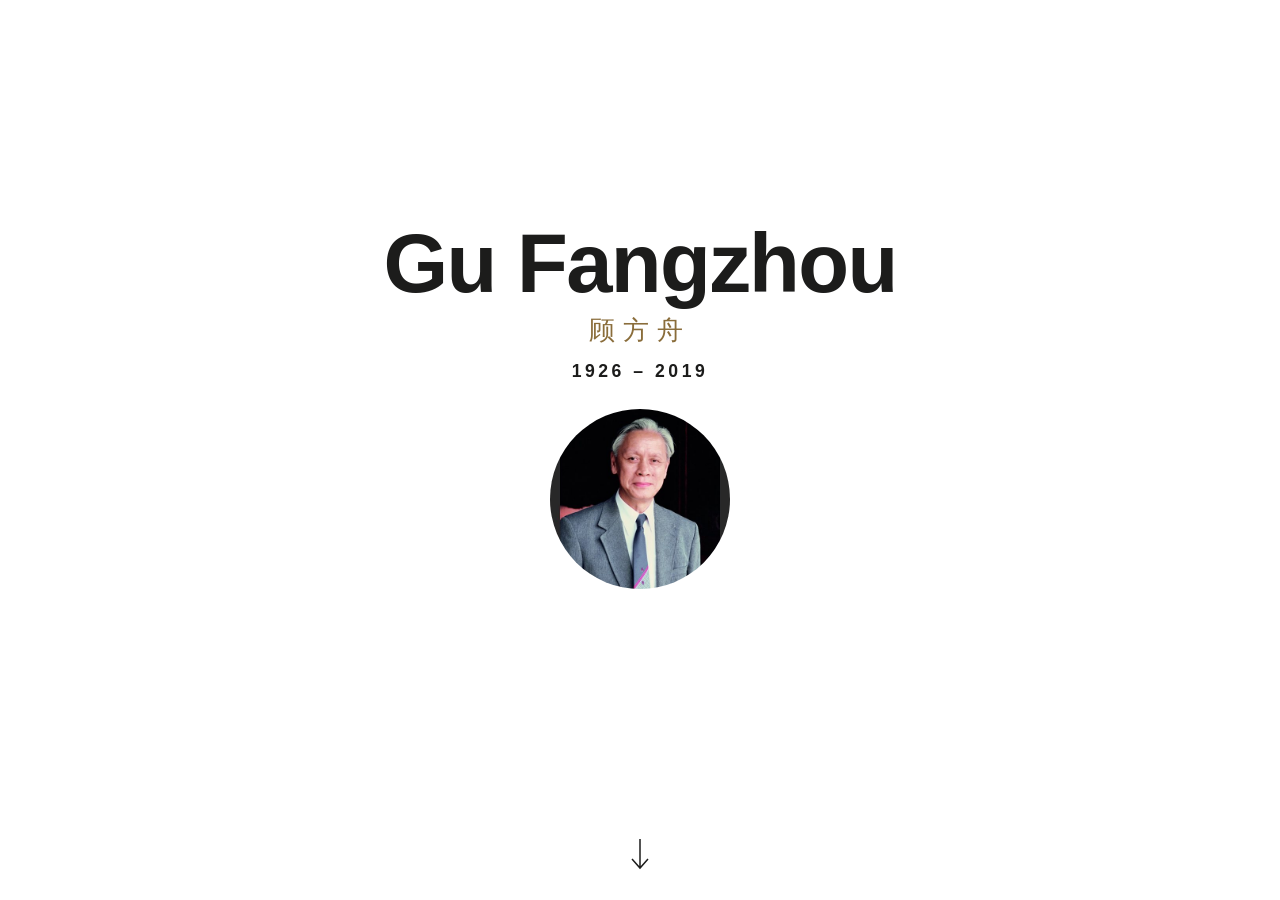
==== commit e1e7644d: "Remove portrait ring; citations as closing page reached by scrolling past last card Co-Authored-By: " ====
--- a/index.html
+++ b/index.html
@@ -5,7 +5,7 @@
 <meta name="viewport" content="width=device-width,initial-scale=1">
 <title>Gu Fangzhou — A Digital Exhibit</title>
 <meta name="description" content="A digital exhibit on Gu Fangzhou, the virologist known as the father of the polio vaccine in China.">
-<link rel="stylesheet" href="css/style.css?v=3">
+<link rel="stylesheet" href="css/style.css?v=4">
 </head>
 <body>
 <main class="title-page" id="title">
@@ -17,13 +17,12 @@
       <p class="dates" id="dates"></p>
     </div>
   </section>
-  <a class="cite-link" href="citations.html">Citations</a>
   <button class="scroll-cue" id="cue" aria-label="Enter the exhibit">
     <svg width="22" height="34" viewBox="0 0 22 34" fill="none" stroke="currentColor" stroke-width="1.5"><path d="M11 2v28M3 22l8 9 8-9"/></svg>
   </button>
 </main>
-<script src="js/content.js?v=3"></script>
-<script src="js/data.js?v=3"></script>
+<script src="js/content.js?v=4"></script>
+<script src="js/data.js?v=4"></script>
 <script>
 (function(){
   var s = DATA.site;
--- a/css/style.css
+++ b/css/style.css
@@ -13,8 +13,7 @@
 .title-page{position:relative;height:100vh;width:100%;overflow:hidden;
   background:#fff}
 .hero{position:absolute;inset:0;display:flex;flex-direction:column;align-items:center;justify-content:center;gap:clamp(1rem,3vh,2rem);padding:4vh 6vw 14vh;text-align:center}
-.portrait{order:2;width:clamp(110px,20vh,210px);aspect-ratio:1;border-radius:50%;object-fit:cover;border:1px solid var(--line);background:#eee;
-  box-shadow:0 0 0 10px rgba(0,0,0,.03)}
+.portrait{order:2;width:clamp(110px,20vh,210px);aspect-ratio:1;border-radius:50%;object-fit:cover;}
 .name-block{max-width:40rem}
 .name-block h1{font-weight:700;font-size:clamp(2.4rem,min(6.5vw,10vh),5.6rem);line-height:1;letter-spacing:-.02em;margin:0 0 .5rem}
 .name-zh{font-size:clamp(1.1rem,2.2vw,1.6rem);font-weight:400;color:var(--accent);letter-spacing:.3em;margin-bottom:.8rem}
@@ -73,4 +72,4 @@
 @media (max-height:700px){
 @media (max-height:700px){.info h2{font-size:clamp(1.4rem,3vw,2.2rem);margin-bottom:.6rem}.info .cap{margin-top:.8rem}.info .back{margin-top:.8rem;padding:.6rem 1.1rem}.info .draft{margin-top:.5rem}}
 .info.compact .cap{display:none}.info.compact h2{font-size:1.3rem;margin-bottom:.4rem}.info.compact .draft,.info.compact .back{margin-top:.5rem}
-.cite-link{position:absolute;right:2.4rem;bottom:2.2rem;z-index:3;font-size:.72rem;letter-spacing:.28em;text-transform:uppercase;color:var(--muted);text-decoration:none}.cite-link:hover{color:var(--ink)}
+.info .back.alt{background:none;color:var(--ink);border:1px solid var(--line);margin-left:.6rem}.info .back.alt:hover{border-color:var(--ink);background:none}
